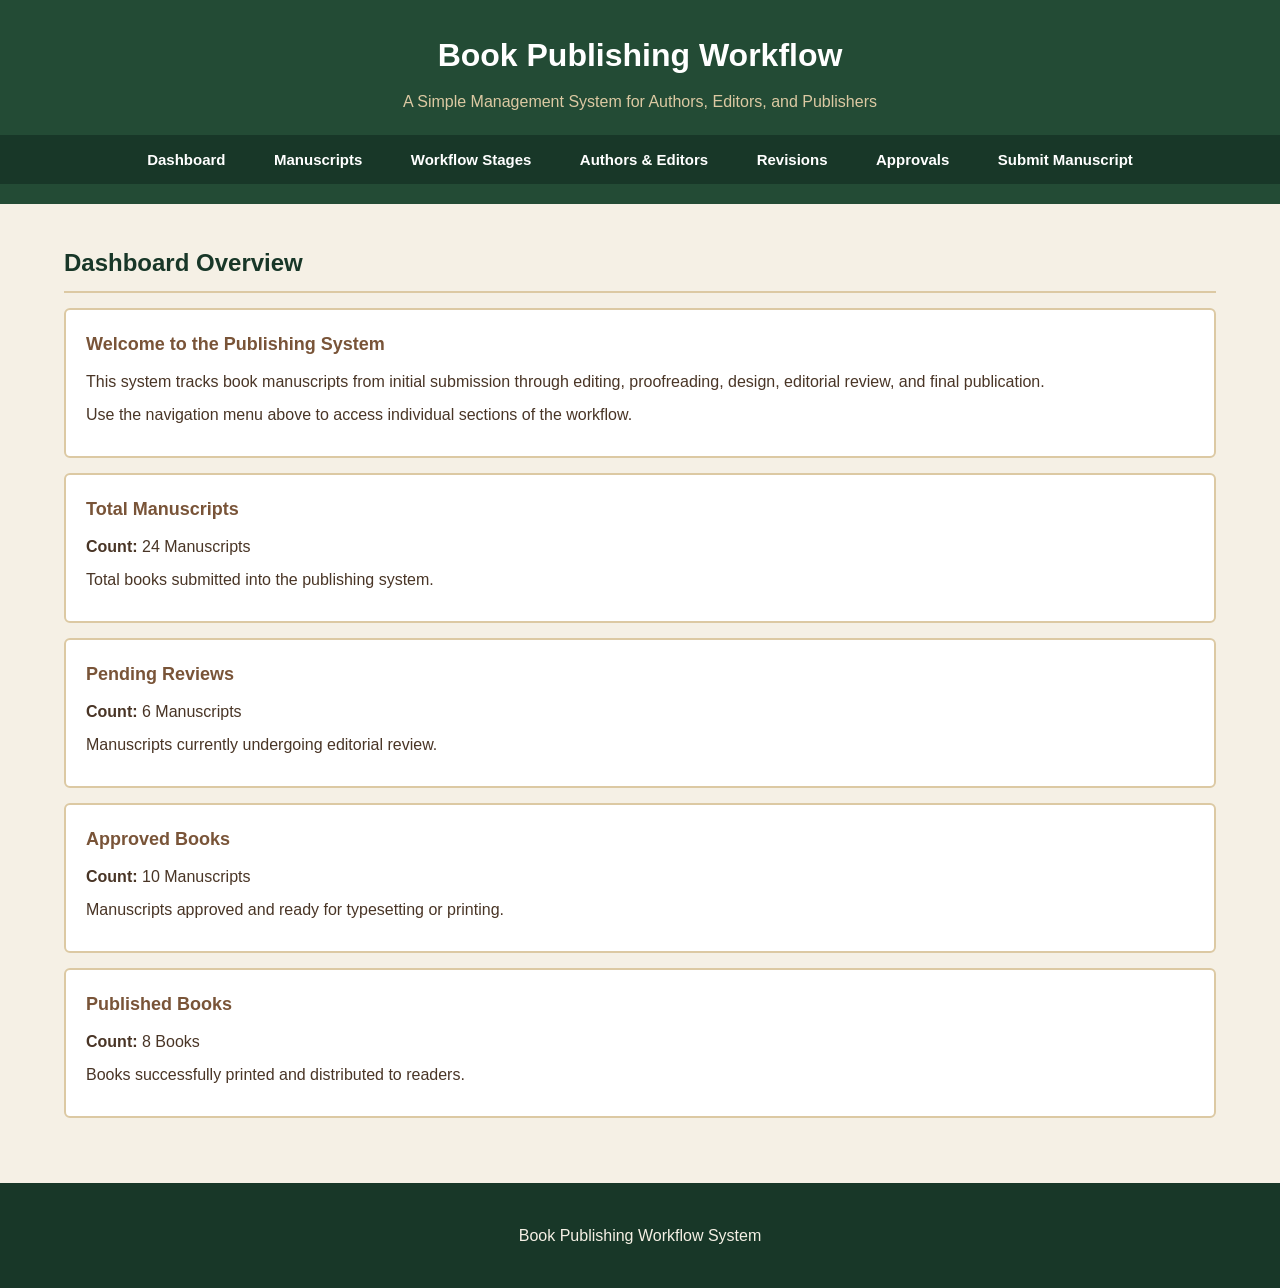
==== index.html @ c6dd608b "Initial commit: Book Publishing Workflow System" ====
<!DOCTYPE html>
<html lang="en">
<head>
    <meta charset="UTF-8">
    <meta name="viewport" content="width=device-width, initial-scale=1.0">
    <title>Dashboard - Book Publishing Workflow System</title>
    <link rel="stylesheet" href="style.css">
</head>
<body>

    <!-- Header Section -->
    <header>
        <h1>Book Publishing Workflow</h1>
        <p>A Simple Management System for Authors, Editors, and Publishers</p>
        
        <!-- Navigation Bar linking to separate pages -->
        <nav>
            <ul>
                <li><a href="index.html">Dashboard</a></li>
                <li><a href="manuscripts.html">Manuscripts</a></li>
                <li><a href="workflow.html">Workflow Stages</a></li>
                <li><a href="team.html">Authors &amp; Editors</a></li>
                <li><a href="revisions.html">Revisions</a></li>
                <li><a href="approvals.html">Approvals</a></li>
                <li><a href="submission.html">Submit Manuscript</a></li>
            </ul>
        </nav>
    </header>

    <main>
        <section id="dashboard">
            <div class="Container">
                <h2>Dashboard Overview</h2>
                
                <div class="Card">
                    <h3>Welcome to the Publishing System</h3>
                    <p>This system tracks book manuscripts from initial submission through editing, proofreading, design, editorial review, and final publication.</p>
                    <p>Use the navigation menu above to access individual sections of the workflow.</p>
                </div>

                <div class="Card">
                    <h3>Total Manuscripts</h3>
                    <p><strong>Count:</strong> 24 Manuscripts</p>
                    <p>Total books submitted into the publishing system.</p>
                </div>

                <div class="Card">
                    <h3>Pending Reviews</h3>
                    <p><strong>Count:</strong> 6 Manuscripts</p>
                    <p>Manuscripts currently undergoing editorial review.</p>
                </div>

                <div class="Card">
                    <h3>Approved Books</h3>
                    <p><strong>Count:</strong> 10 Manuscripts</p>
                    <p>Manuscripts approved and ready for typesetting or printing.</p>
                </div>

                <div class="Card">
                    <h3>Published Books</h3>
                    <p><strong>Count:</strong> 8 Books</p>
                    <p>Books successfully printed and distributed to readers.</p>
                </div>
            </div>
        </section>
    </main>

    <!-- Footer Section -->
    <footer>
        <div class="Container">
            <p>Book Publishing Workflow System</p>
        </div>
    </footer>

</body>
</html>
---- style.css ----
/* =========================================================
   PROJECT: BOOK PUBLISHING WORKFLOW SYSTEM
   TECHNOLOGIES: HTML5 and CSS3
   THEME: Forest Green, Beige, Sand, and Brown
   PERMITTED CLASSES: .Container and .Card ONLY
   ========================================================= */

/* General Body Styling */
body {
    background-color: #F5F0E5;
    color: #493526;
    font-family: Arial, Helvetica, sans-serif;
    margin: 0px;
    padding: 0px;
    line-height: 1.6;
}

/* Header Section */
header {
    background-color: #234B35;
    color: #FFFFFF;
    text-align: center;
    padding-top: 30px;
    padding-bottom: 20px;
}

header h1 {
    color: #FFFFFF;
    font-size: 32px;
    margin: 0px;
}

header p {
    color: #DCC9A3;
    font-size: 16px;
    margin-top: 8px;
    margin-bottom: 20px;
}

/* Navigation Bar */
nav {
    background-color: #183728;
    padding: 12px 0px;
}

nav ul {
    margin: 0px;
    padding: 0px;
    text-align: center;
}

nav li {
    display: inline;
    margin-left: 10px;
    margin-right: 10px;
}

nav a {
    color: #FFFFFF;
    text-decoration: none;
    font-size: 15px;
    font-weight: bold;
    padding: 6px 12px;
}

nav a:hover {
    background-color: #234B35;
    color: #DCC9A3;
    border-radius: 4px;
}

/* Headings */
h2 {
    color: #183728;
    font-size: 24px;
    border-bottom: 2px solid #DCC9A3;
    padding-bottom: 8px;
    margin-top: 30px;
    margin-bottom: 15px;
}

h3 {
    color: #795438;
    font-size: 18px;
    margin-top: 0px;
    margin-bottom: 10px;
}

p {
    margin-top: 5px;
    margin-bottom: 8px;
}

/* Permitted Class 1: Container */
.Container {
    width: 90%;
    margin-left: auto;
    margin-right: auto;
    padding: 10px;
}

/* Permitted Class 2: Card */
.Card {
    background-color: #FFFFFF;
    border: 2px solid #DCC9A3;
    border-radius: 6px;
    padding: 20px;
    margin-top: 15px;
    margin-bottom: 15px;
}

/* Table Styling for Manuscript Management */
table {
    width: 100%;
    border-collapse: collapse;
    margin-top: 15px;
}

caption {
    font-weight: bold;
    color: #795438;
    text-align: left;
    margin-bottom: 10px;
}

th {
    background-color: #234B35;
    color: #FFFFFF;
    text-align: left;
    padding: 12px;
    border: 1px solid #DCC9A3;
}

td {
    background-color: #FFFFFF;
    padding: 10px;
    border: 1px solid #DCC9A3;
}

/* Form Styling */
label {
    color: #183728;
    font-weight: bold;
}

input[type="text"],
input[type="email"],
input[type="date"],
select,
textarea {
    width: 100%;
    padding: 10px;
    margin-top: 5px;
    border: 1px solid #DCC9A3;
    border-radius: 4px;
    box-sizing: border-box;
    font-family: Arial, Helvetica, sans-serif;
    font-size: 14px;
}

input[type="submit"] {
    background-color: #234B35;
    color: #FFFFFF;
    border: 1px solid #183728;
    padding: 10px 22px;
    font-size: 15px;
    font-weight: bold;
    border-radius: 4px;
    cursor: pointer;
}

input[type="reset"] {
    background-color: #795438;
    color: #FFFFFF;
    border: 1px solid #493526;
    padding: 10px 22px;
    font-size: 15px;
    font-weight: bold;
    border-radius: 4px;
    cursor: pointer;
    margin-left: 10px;
}

input[type="submit"]:hover {
    background-color: #183728;
}

input[type="reset"]:hover {
    background-color: #493526;
}

/* Footer Section */
footer {
    background-color: #183728;
    color: #FFFFFF;
    text-align: center;
    padding-top: 25px;
    padding-bottom: 25px;
    margin-top: 40px;
}

footer p {
    color: #F5F0E5;
    margin: 5px 0px;
}
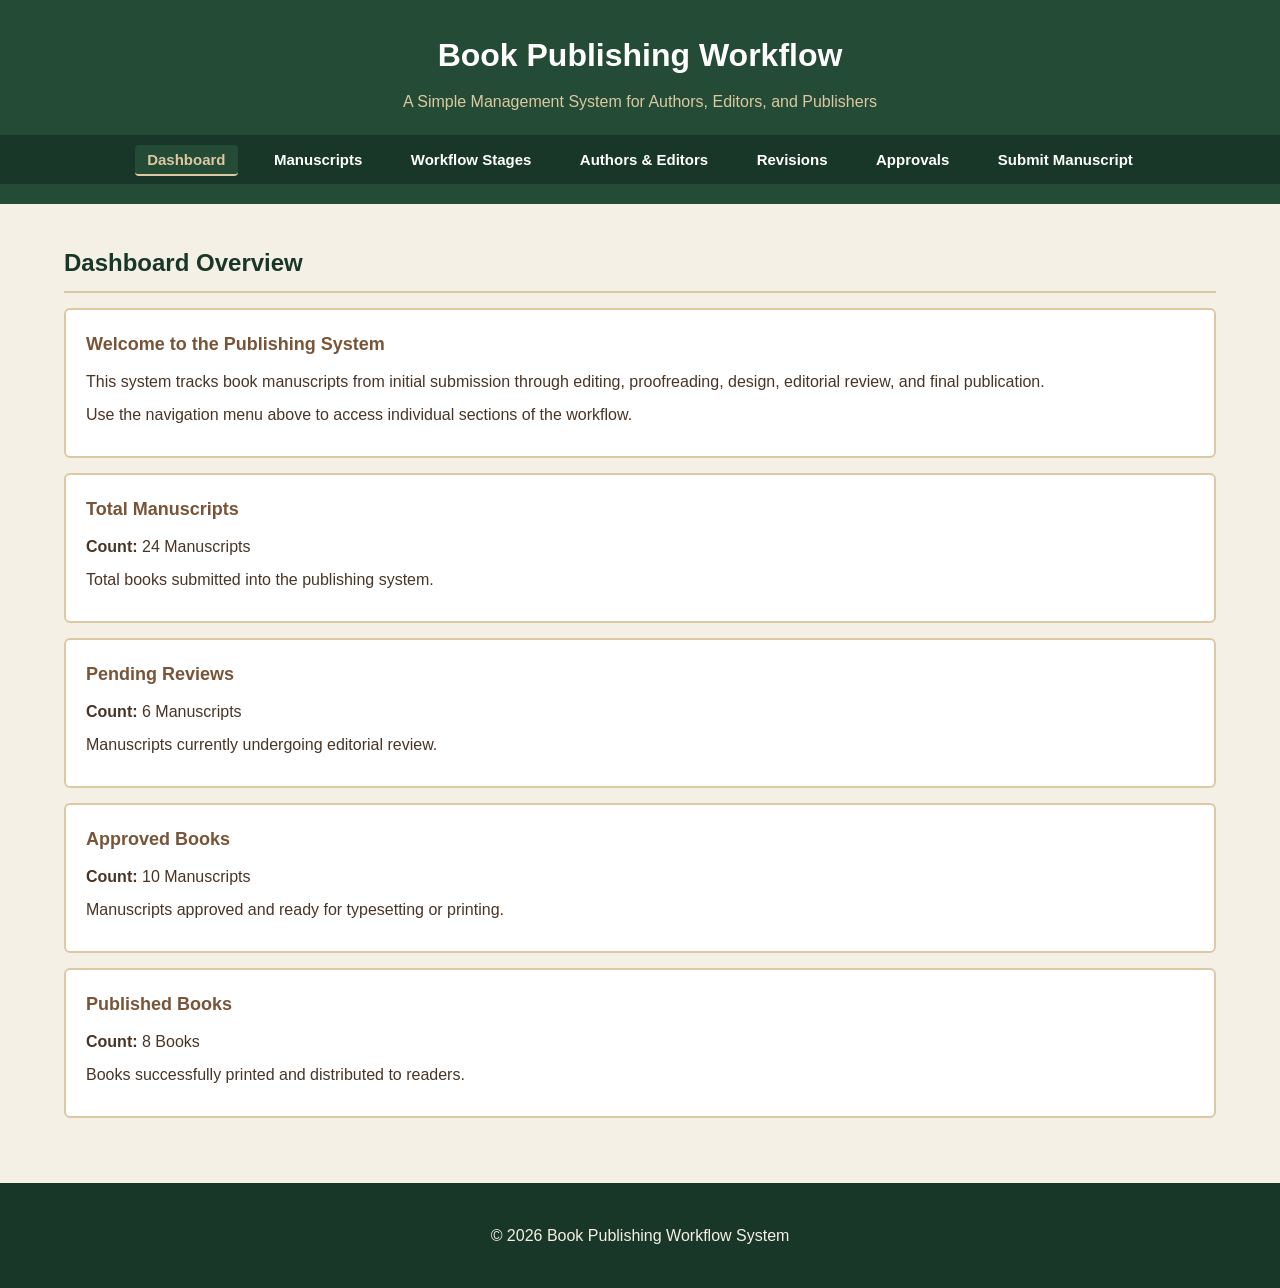
==== commit 458fc1b3: "Add JavaScript features: form validation, live search, filters, and dynamic UI" ====
--- a/index.html
+++ b/index.html
@@ -68,9 +68,11 @@
     <!-- Footer Section -->
     <footer>
         <div class="Container">
-            <p>Book Publishing Workflow System</p>
+            <p>&copy; <span class="currentYear"></span> Book Publishing Workflow System</p>
         </div>
     </footer>
 
+    <!-- JavaScript File Linking -->
+    <script src="script.js"></script>
 </body>
 </html>
--- a/style.css
+++ b/style.css
@@ -189,6 +189,25 @@
     background-color: #493526;
 }
 
+/* Button Styling (for Filter Buttons) */
+button {
+    background-color: #F5F0E5;
+    color: #183728;
+    border: 1px solid #234B35;
+    padding: 6px 14px;
+    font-size: 14px;
+    font-weight: bold;
+    border-radius: 4px;
+    cursor: pointer;
+    margin-right: 5px;
+    margin-top: 5px;
+}
+
+button:hover {
+    background-color: #234B35;
+    color: #FFFFFF;
+}
+
 /* Footer Section */
 footer {
     background-color: #183728;
